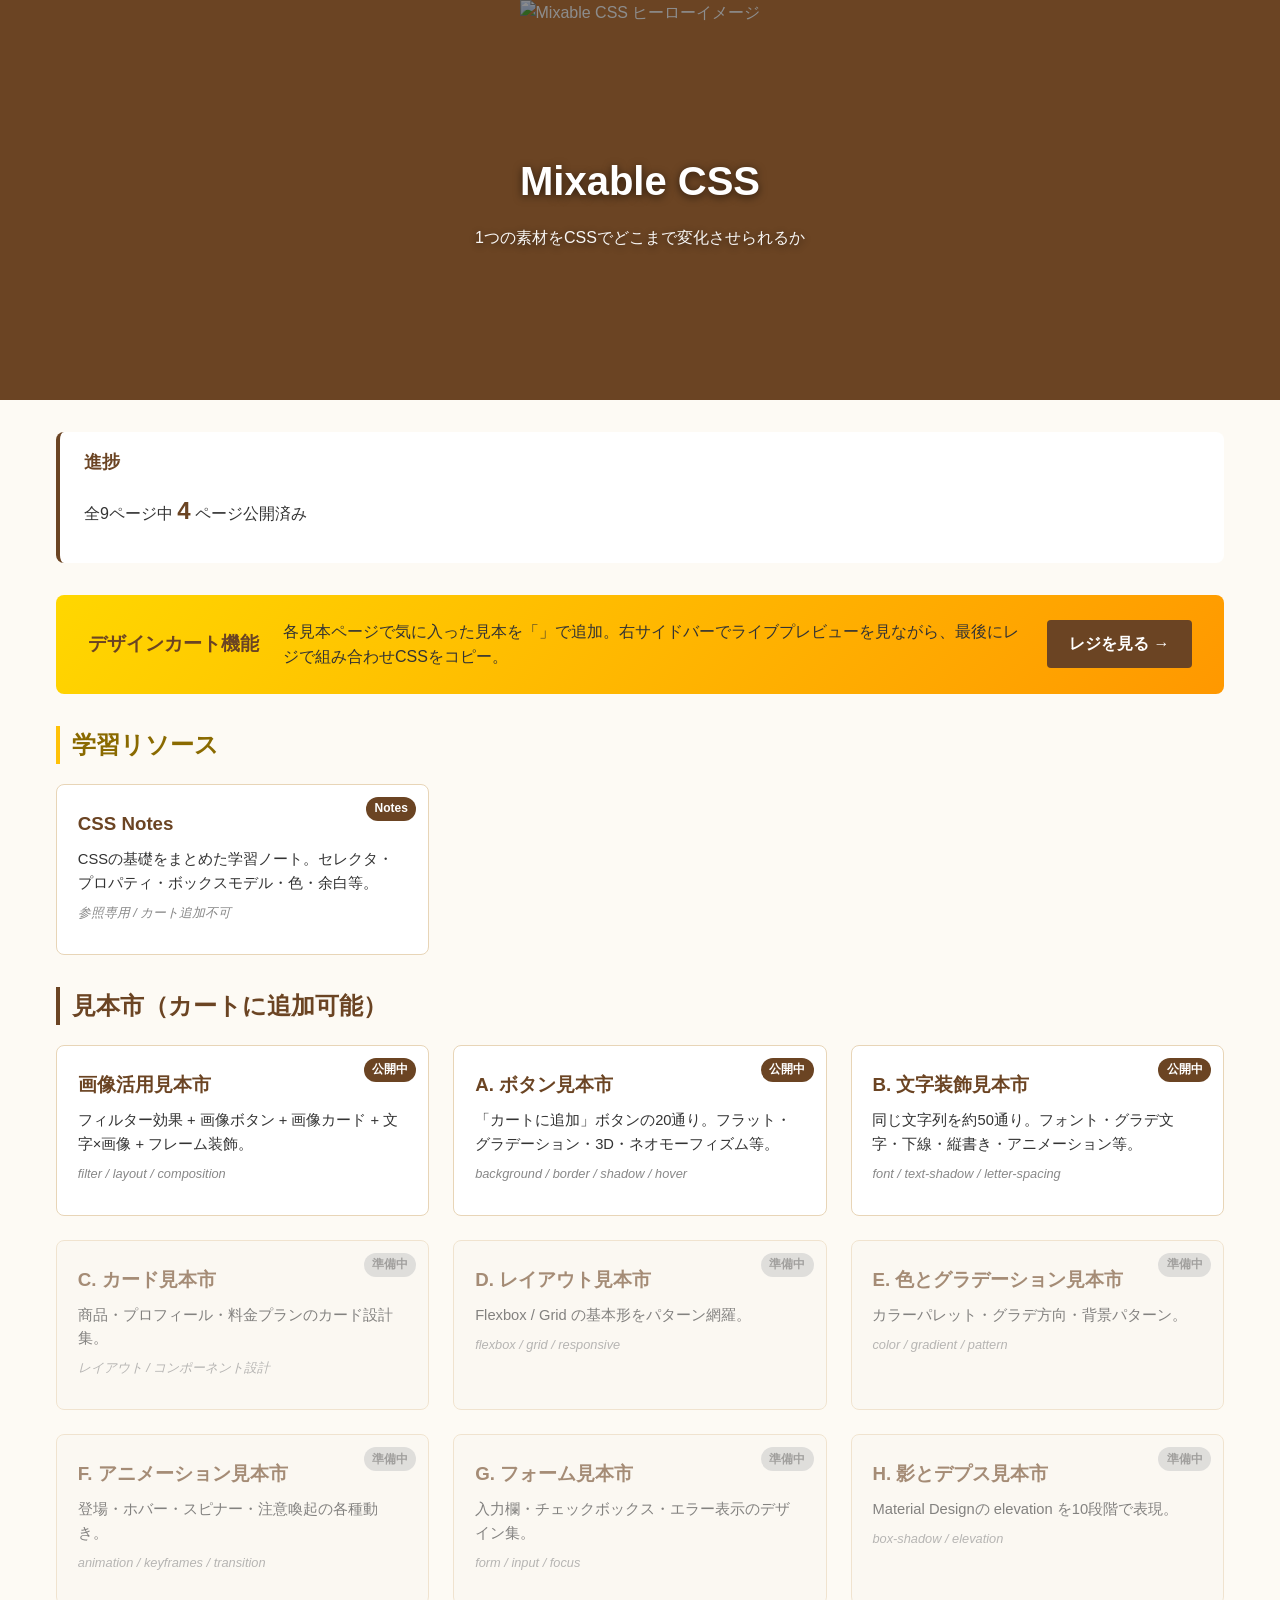
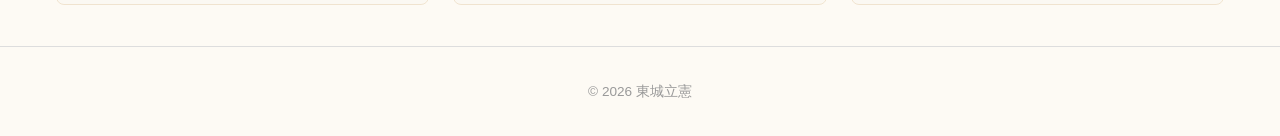
==== index.html @ cfbbdb7a "絵文字→Lucideアイコン置換 + トップナビを黒背景で視認性改善" ====
<!DOCTYPE html>
<html lang="ja">
<head>
    <meta charset="UTF-8">
    <meta name="viewport" content="width=device-width, initial-scale=1.0">
        <!-- Favicon -->
    <link rel="icon" type="image/svg+xml" href="favicon.svg">

    <!-- SEO -->
    <meta name="description" content="CSSデザインパターンを約100種集めた見本市。気に入ったデザインを組み合わせてカスタムCSSを生成できるミキサー機能付き。">

    <!-- Open Graph -->
    <meta property="og:type" content="website">
    <meta property="og:url" content="https://css-showcase-tan.vercel.app/">
    <meta property="og:title" content="Mixable CSS">
    <meta property="og:description" content="CSSデザインパターンを約100種集めた見本市。気に入ったデザインを組み合わせてカスタムCSSを生成できるミキサー機能付き。">
    <meta property="og:image" content="https://css-showcase-tan.vercel.app/images/og-image.jpg">
    <meta property="og:site_name" content="Mixable CSS">
    <meta property="og:locale" content="ja_JP">

    <!-- Twitter Card -->
    <meta name="twitter:card" content="summary_large_image">
    <meta name="twitter:title" content="Mixable CSS">
    <meta name="twitter:description" content="CSSデザインパターンを約100種集めた見本市。気に入ったデザインを組み合わせてカスタムCSSを生成できるミキサー機能付き。">
    <meta name="twitter:image" content="https://css-showcase-tan.vercel.app/images/og-image.jpg">
    <title>Mixable CSS</title>
    <link rel="stylesheet" href="index.css">
    <script src="https://unpkg.com/lucide@latest"></script>
</head>
<body>

<header class="portal-header">
    <div class="hero-image-wrap">
        <img src="images/cafe-exterior.jpg" alt="Mixable CSS ヒーローイメージ" class="hero-image">
        <div class="hero-overlay">
            <h1>Mixable CSS</h1>
            <p>1つの素材をCSSでどこまで変化させられるか</p>
        </div>
    </div>
</header>

<main>

    <section class="status-board">
        <h2>進捗</h2>
        <p>全9ページ中 <strong class="progress-count">4</strong> ページ公開済み</p>
    </section>

    <section class="mixer-promo">
        <h2><i data-lucide="shopping-cart" class="icn"></i> デザインカート機能</h2>
        <p>各見本ページで気に入った見本を「<i data-lucide="plus" class="icn"></i>」で追加。右サイドバーでライブプレビューを見ながら、最後にレジで組み合わせCSSをコピー。</p>
        <a class="mixer-link-big" href="mixer.html">レジを見る →</a>
    </section>

    <section class="resource-section">
        <h2><i data-lucide="book-open" class="icn"></i> 学習リソース</h2>
        <div class="card-list">
            <a class="showcase-card done resource-card" href="sample_css_showcase.html">
                <span class="badge badge-note">Notes</span>
                <h3>CSS Notes</h3>
                <p>CSSの基礎をまとめた学習ノート。セレクタ・プロパティ・ボックスモデル・色・余白等。</p>
                <p class="tag">参照専用 / カート追加不可</p>
            </a>
        </div>
    </section>

    <section class="showcase-grid">
        <h2><i data-lucide="shopping-cart" class="icn"></i> 見本市（カートに追加可能）</h2>

        <div class="card-list">

            <!-- 画像活用見本市 -->
            <a class="showcase-card done" href="sample_image_effects.html">
                <span class="badge">公開中</span>
                <h3>画像活用見本市</h3>
                <p>フィルター効果 + 画像ボタン + 画像カード + 文字×画像 + フレーム装飾。</p>
                <p class="tag">filter / layout / composition</p>
            </a>

            <!-- A. ボタン見本市 -->
            <a class="showcase-card done" href="sample_button_showcase.html">
                <span class="badge">公開中</span>
                <h3>A. ボタン見本市</h3>
                <p>「カートに追加」ボタンの20通り。フラット・グラデーション・3D・ネオモーフィズム等。</p>
                <p class="tag">background / border / shadow / hover</p>
            </a>

            <!-- B. 文字装飾見本市 -->
            <a class="showcase-card done" href="sample_text_showcase.html">
                <span class="badge">公開中</span>
                <h3>B. 文字装飾見本市</h3>
                <p>同じ文字列を約50通り。フォント・グラデ文字・下線・縦書き・アニメーション等。</p>
                <p class="tag">font / text-shadow / letter-spacing</p>
            </a>

            <!-- C. カード見本市 -->
            <div class="showcase-card todo">
                <span class="badge badge-todo">準備中</span>
                <h3>C. カード見本市</h3>
                <p>商品・プロフィール・料金プランのカード設計集。</p>
                <p class="tag">レイアウト / コンポーネント設計</p>
            </div>

            <!-- D. レイアウト見本市 -->
            <div class="showcase-card todo">
                <span class="badge badge-todo">準備中</span>
                <h3>D. レイアウト見本市</h3>
                <p>Flexbox / Grid の基本形をパターン網羅。</p>
                <p class="tag">flexbox / grid / responsive</p>
            </div>

            <!-- E. 色とグラデーション -->
            <div class="showcase-card todo">
                <span class="badge badge-todo">準備中</span>
                <h3>E. 色とグラデーション見本市</h3>
                <p>カラーパレット・グラデ方向・背景パターン。</p>
                <p class="tag">color / gradient / pattern</p>
            </div>

            <!-- F. アニメーション -->
            <div class="showcase-card todo">
                <span class="badge badge-todo">準備中</span>
                <h3>F. アニメーション見本市</h3>
                <p>登場・ホバー・スピナー・注意喚起の各種動き。</p>
                <p class="tag">animation / keyframes / transition</p>
            </div>

            <!-- G. フォーム -->
            <div class="showcase-card todo">
                <span class="badge badge-todo">準備中</span>
                <h3>G. フォーム見本市</h3>
                <p>入力欄・チェックボックス・エラー表示のデザイン集。</p>
                <p class="tag">form / input / focus</p>
            </div>

            <!-- H. 影とデプス -->
            <div class="showcase-card todo">
                <span class="badge badge-todo">準備中</span>
                <h3>H. 影とデプス見本市</h3>
                <p>Material Designの elevation を10段階で表現。</p>
                <p class="tag">box-shadow / elevation</p>
            </div>

        </div>
    </section>

</main>

<footer class="portal-footer">
    <p>&copy; 2026 東城立憲</p>
</footer>

</body>
</html>
---- index.css ----
/* ==========================================
   Mixable CSS ポータルページ
   ========================================== */

* {
    box-sizing: border-box;
}

body {
    font-family: sans-serif;
    margin: 0;
    padding: 0;
    background-color: #fdfaf4;
    color: #333;
    line-height: 1.6;
}

.portal-header {
    background: #6b4423;
    color: white;
    text-align: center;
    overflow: hidden;
}

.hero-image-wrap {
    position: relative;
    width: 100%;
    height: clamp(240px, 40vw, 400px);
    overflow: hidden;
}

.hero-image {
    width: 100%;
    height: 100%;
    object-fit: cover;
    filter: brightness(0.55);
    transition: filter 0.5s;
}
.hero-image-wrap:hover .hero-image {
    filter: brightness(0.75);
}

.hero-overlay {
    position: absolute;
    top: 0;
    left: 0;
    right: 0;
    bottom: 0;
    display: flex;
    flex-direction: column;
    align-items: center;
    justify-content: center;
    padding: 1em;
    text-shadow: 0 2px 8px rgba(0, 0, 0, 0.6);
}

.portal-header h1 {
    margin: 0 0 0.3em;
    font-size: clamp(1.5rem, 4vw, 2.5rem);
    color: white;
}

.portal-header p {
    margin: 0;
    opacity: 0.95;
    color: white;
}

main {
    max-width: 1200px;
    margin: 2em auto;
    padding: 0 1em;
}

/* ----- ミキサーPromo ----- */
.mixer-promo {
    background: linear-gradient(135deg, #ffd700, #ff9800);
    color: #333;
    padding: 1.5em 2em;
    border-radius: 8px;
    margin-bottom: 2em;
    display: flex;
    align-items: center;
    gap: 1.5em;
    flex-wrap: wrap;
}
.mixer-promo h2 {
    margin: 0;
    color: #6b4423;
    font-size: 1.2rem;
}
.mixer-promo p {
    margin: 0;
    flex: 1;
    min-width: 200px;
}
.mixer-link-big {
    background: #6b4423;
    color: white;
    padding: 0.7em 1.4em;
    border-radius: 4px;
    text-decoration: none;
    font-weight: bold;
    white-space: nowrap;
    transition: transform 0.2s;
}
.mixer-link-big:hover {
    transform: translateY(-2px);
}

/* ----- 進捗ボード ----- */
.status-board {
    background-color: white;
    padding: 1em 1.5em;
    border-radius: 8px;
    border-left: 4px solid #6b4423;
    margin-bottom: 2em;
}

.status-board h2 {
    margin: 0 0 0.3em;
    color: #6b4423;
    font-size: 1.1rem;
}

.progress-count {
    color: #6b4423;
    font-size: 1.5rem;
}

/* ----- 学習リソースセクション ----- */
.resource-section {
    margin-bottom: 2em;
}
.resource-section h2 {
    color: #8a6a00;
    border-left: 4px solid #ffc107;
    padding-left: 0.5em;
}
.resource-card {
    border-color: #ffc107;
    background: #fffbf0;
}
.badge-note {
    background: #ffc107;
    color: #5a4800;
}

/* ----- カード一覧 ----- */
.showcase-grid h2 {
    color: #6b4423;
    border-left: 4px solid #6b4423;
    padding-left: 0.5em;
}

.card-list {
    display: grid;
    grid-template-columns: repeat(auto-fill, minmax(280px, 1fr));
    gap: 1.5em;
}

.showcase-card {
    display: block;
    position: relative;
    background-color: white;
    padding: 1.5em 1.3em;
    border-radius: 8px;
    text-decoration: none;
    color: inherit;
    border: 1px solid #e8d5b7;
    transition: transform 0.2s, box-shadow 0.2s;
}

.showcase-card.done {
    cursor: pointer;
}

.showcase-card.done:hover {
    transform: translateY(-4px);
    box-shadow: 0 8px 20px rgba(107, 68, 35, 0.2);
}

.showcase-card.todo {
    opacity: 0.6;
    background-color: #faf7f2;
}

.showcase-card h3 {
    margin: 0 0 0.5em;
    color: #6b4423;
    padding-right: 4em;     /* バッジと重ならないように */
}

.showcase-card p {
    margin: 0 0 0.5em;
    font-size: 0.92rem;
}

.showcase-card .tag {
    font-size: 0.8rem;
    color: #888;
    font-style: italic;
    margin-top: 0.5em;
}

/* バッジ */
.badge {
    position: absolute;
    top: 1em;
    right: 1em;
    background-color: #6b4423;
    color: white;
    padding: 0.2em 0.7em;
    border-radius: 12px;
    font-size: 0.75rem;
    font-weight: bold;
}

.badge-todo {
    background-color: #ccc;
    color: #666;
}

/* ----- フッター ----- */
.portal-footer {
    text-align: center;
    margin-top: 3em;
    padding: 1.5em;
    color: #999;
    font-size: 0.85rem;
    border-top: 1px solid #ddd;
}
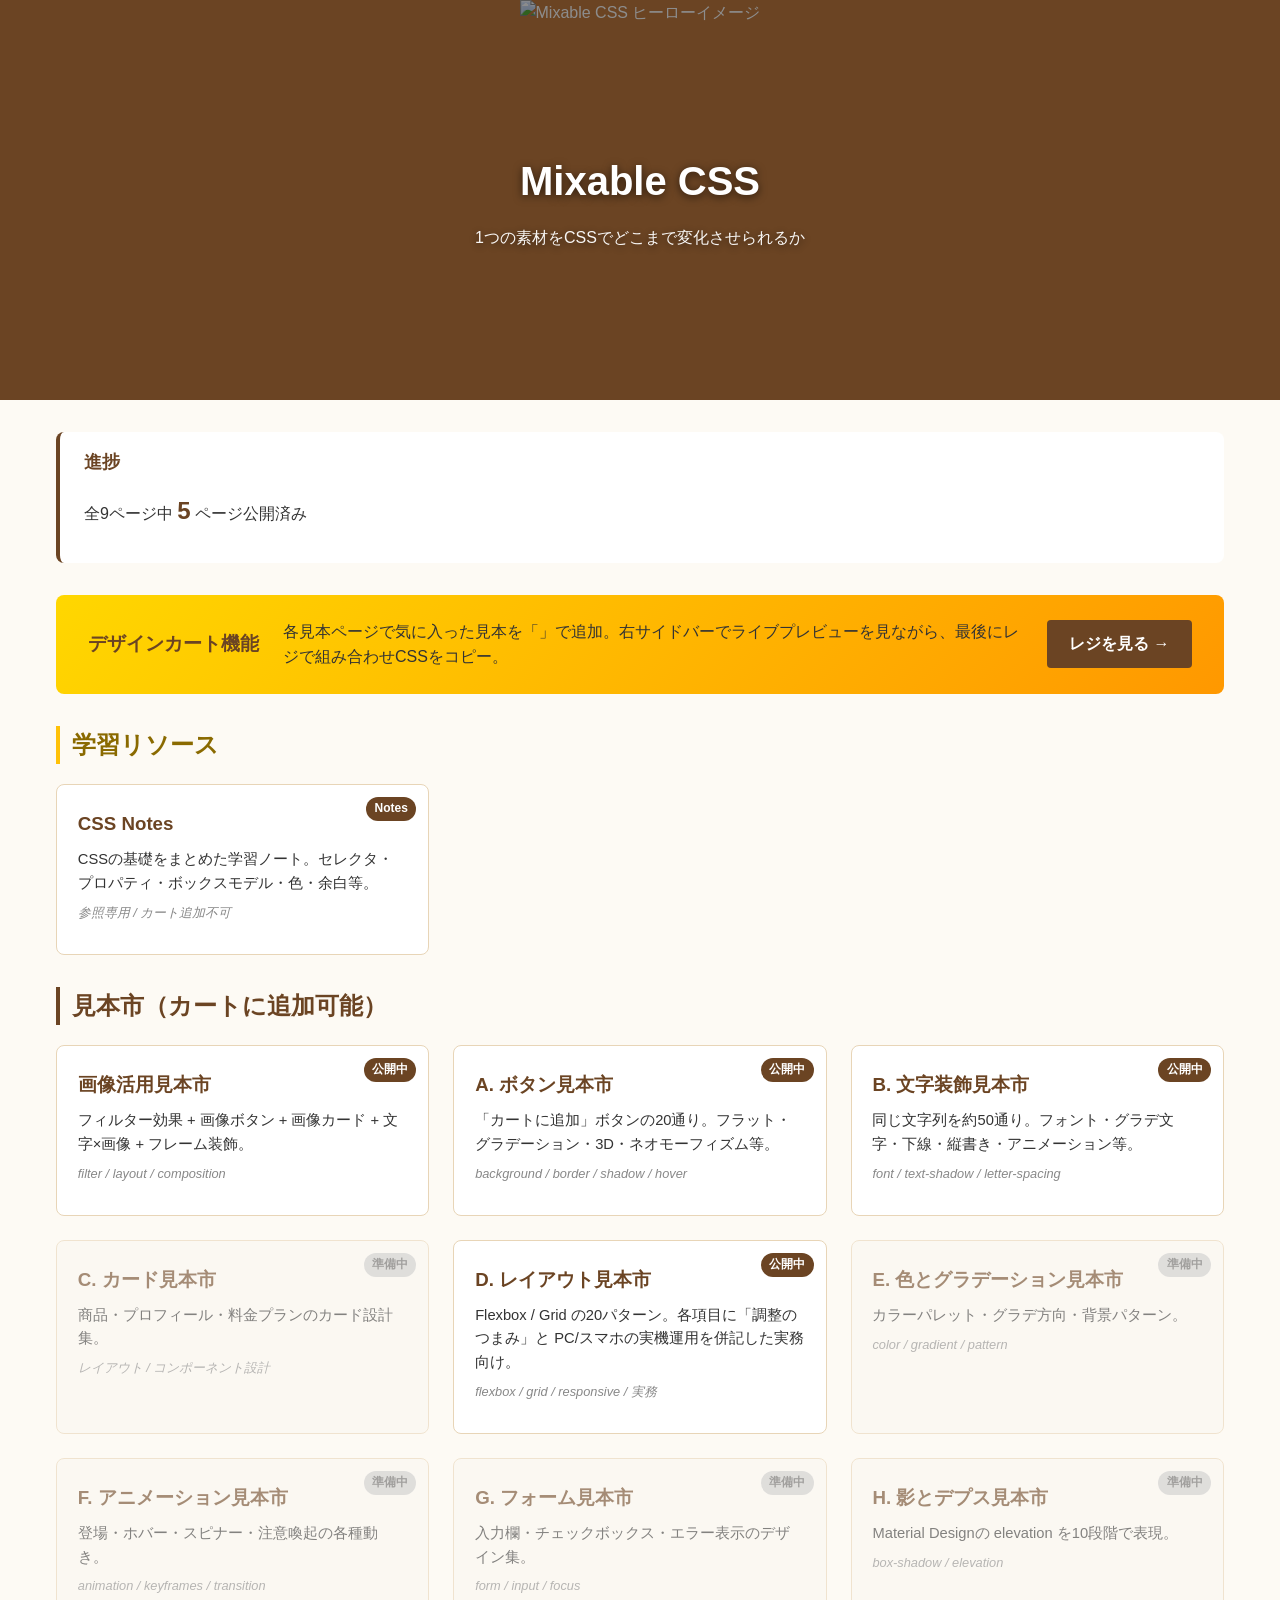
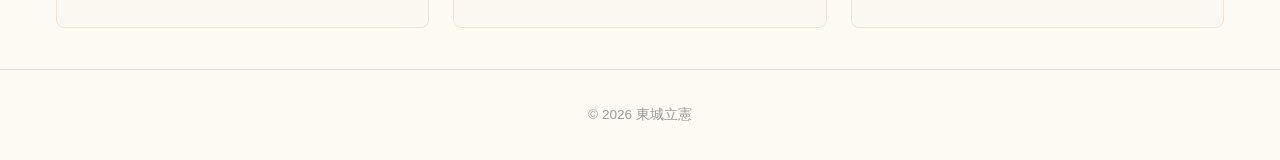
==== commit 5d4118ae: "D. レイアウト見本市追加 + スライダー式つまみでライブプレビュー - D. レイアウト見本市（Flexbox/Grid 20種）を新規追加   - 各項目に「つまみ」「実機運用」メモを併記した実務" ====
--- a/index.html
+++ b/index.html
@@ -43,7 +43,7 @@
 
     <section class="status-board">
         <h2>進捗</h2>
-        <p>全9ページ中 <strong class="progress-count">4</strong> ページ公開済み</p>
+        <p>全9ページ中 <strong class="progress-count">5</strong> ページ公開済み</p>
     </section>
 
     <section class="mixer-promo">
@@ -102,12 +102,12 @@
             </div>
 
             <!-- D. レイアウト見本市 -->
-            <div class="showcase-card todo">
-                <span class="badge badge-todo">準備中</span>
+            <a class="showcase-card done" href="sample_layout_showcase.html">
+                <span class="badge">公開中</span>
                 <h3>D. レイアウト見本市</h3>
-                <p>Flexbox / Grid の基本形をパターン網羅。</p>
-                <p class="tag">flexbox / grid / responsive</p>
-            </div>
+                <p>Flexbox / Grid の20パターン。各項目に「調整のつまみ」と PC/スマホの実機運用を併記した実務向け。</p>
+                <p class="tag">flexbox / grid / responsive / 実務</p>
+            </a>
 
             <!-- E. 色とグラデーション -->
             <div class="showcase-card todo">
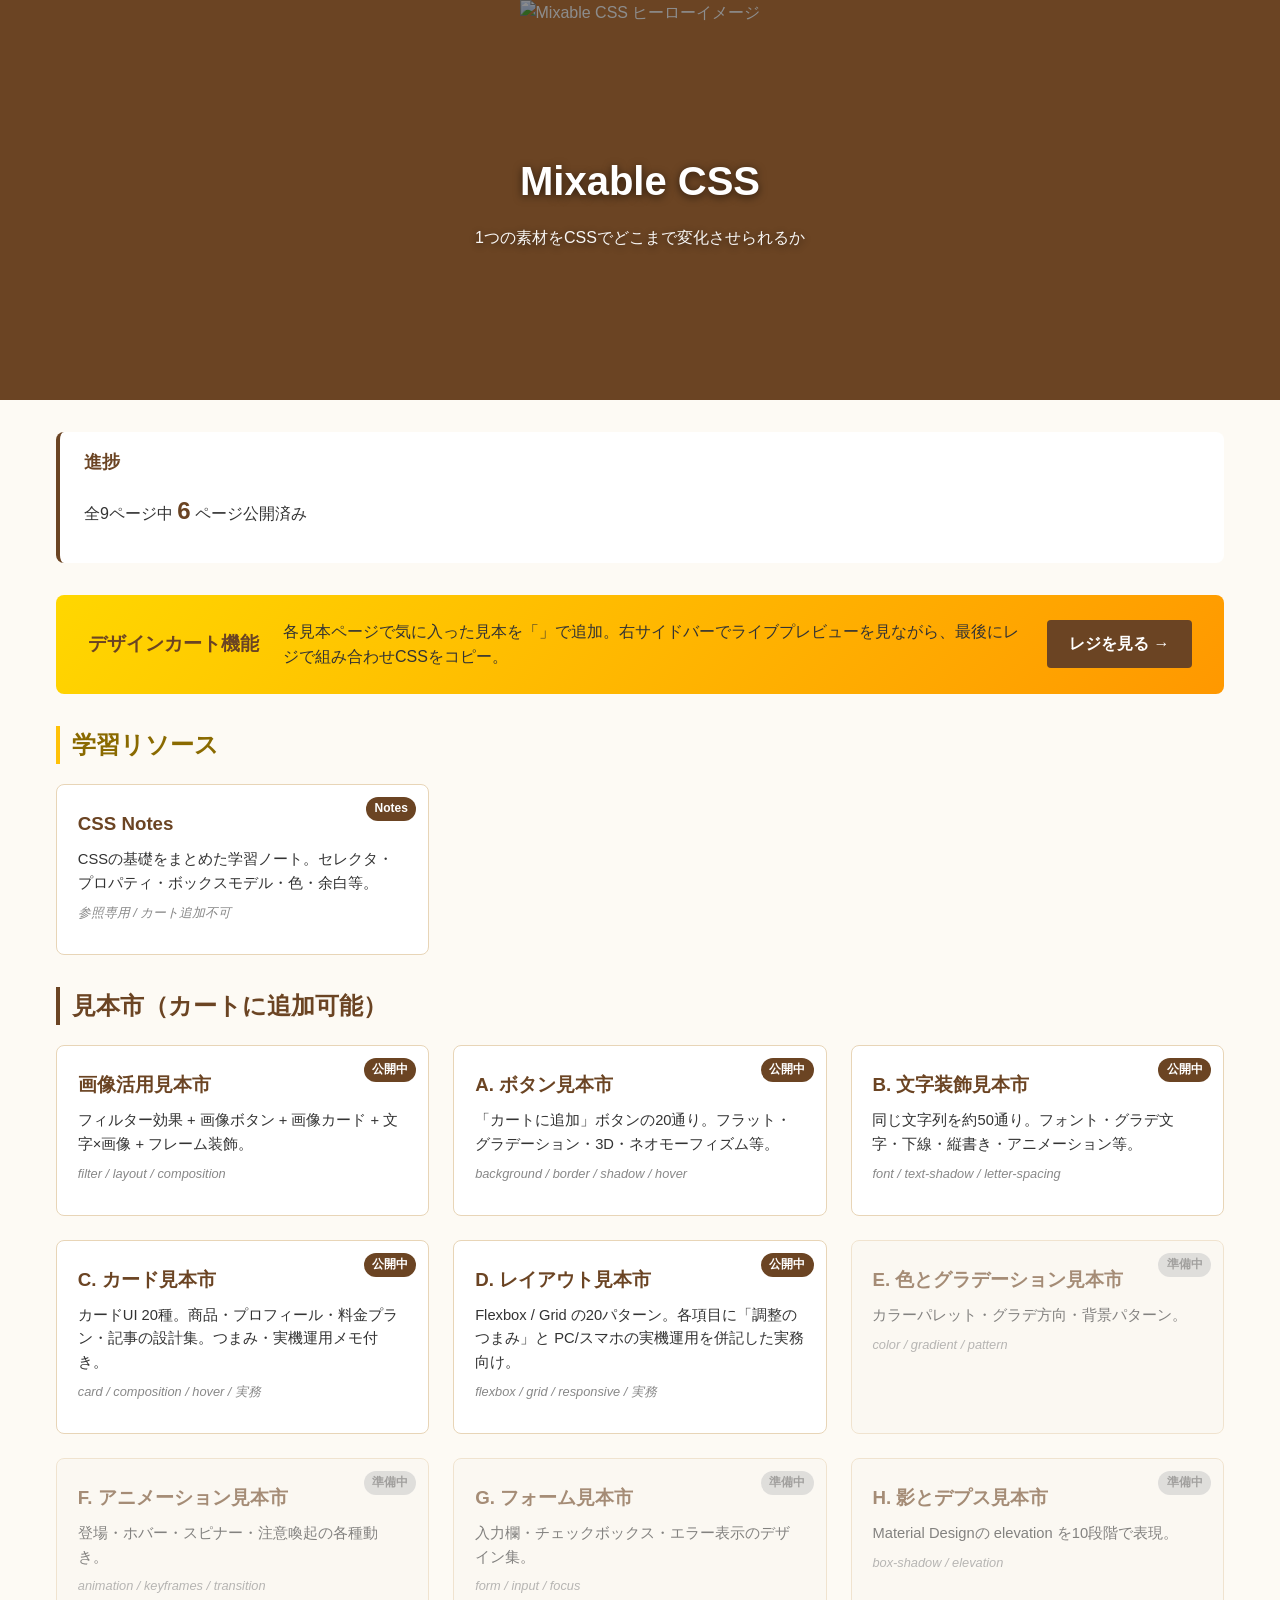
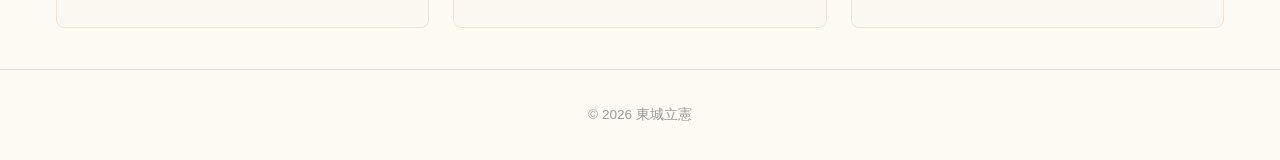
==== commit 90e317c1: "C. カード見本市追加: 20パターン + つまみ6項目 - カードUI 20種（骨格/画像配置/情報階層/実用例/ホバー動作） - 実用例: 商品/プロフィール/料金プラン/記事カード - つまみ:" ====
--- a/index.html
+++ b/index.html
@@ -43,7 +43,7 @@
 
     <section class="status-board">
         <h2>進捗</h2>
-        <p>全9ページ中 <strong class="progress-count">5</strong> ページ公開済み</p>
+        <p>全9ページ中 <strong class="progress-count">6</strong> ページ公開済み</p>
     </section>
 
     <section class="mixer-promo">
@@ -94,12 +94,12 @@
             </a>
 
             <!-- C. カード見本市 -->
-            <div class="showcase-card todo">
-                <span class="badge badge-todo">準備中</span>
+            <a class="showcase-card done" href="sample_card_showcase.html">
+                <span class="badge">公開中</span>
                 <h3>C. カード見本市</h3>
-                <p>商品・プロフィール・料金プランのカード設計集。</p>
-                <p class="tag">レイアウト / コンポーネント設計</p>
-            </div>
+                <p>カードUI 20種。商品・プロフィール・料金プラン・記事の設計集。つまみ・実機運用メモ付き。</p>
+                <p class="tag">card / composition / hover / 実務</p>
+            </a>
 
             <!-- D. レイアウト見本市 -->
             <a class="showcase-card done" href="sample_layout_showcase.html">
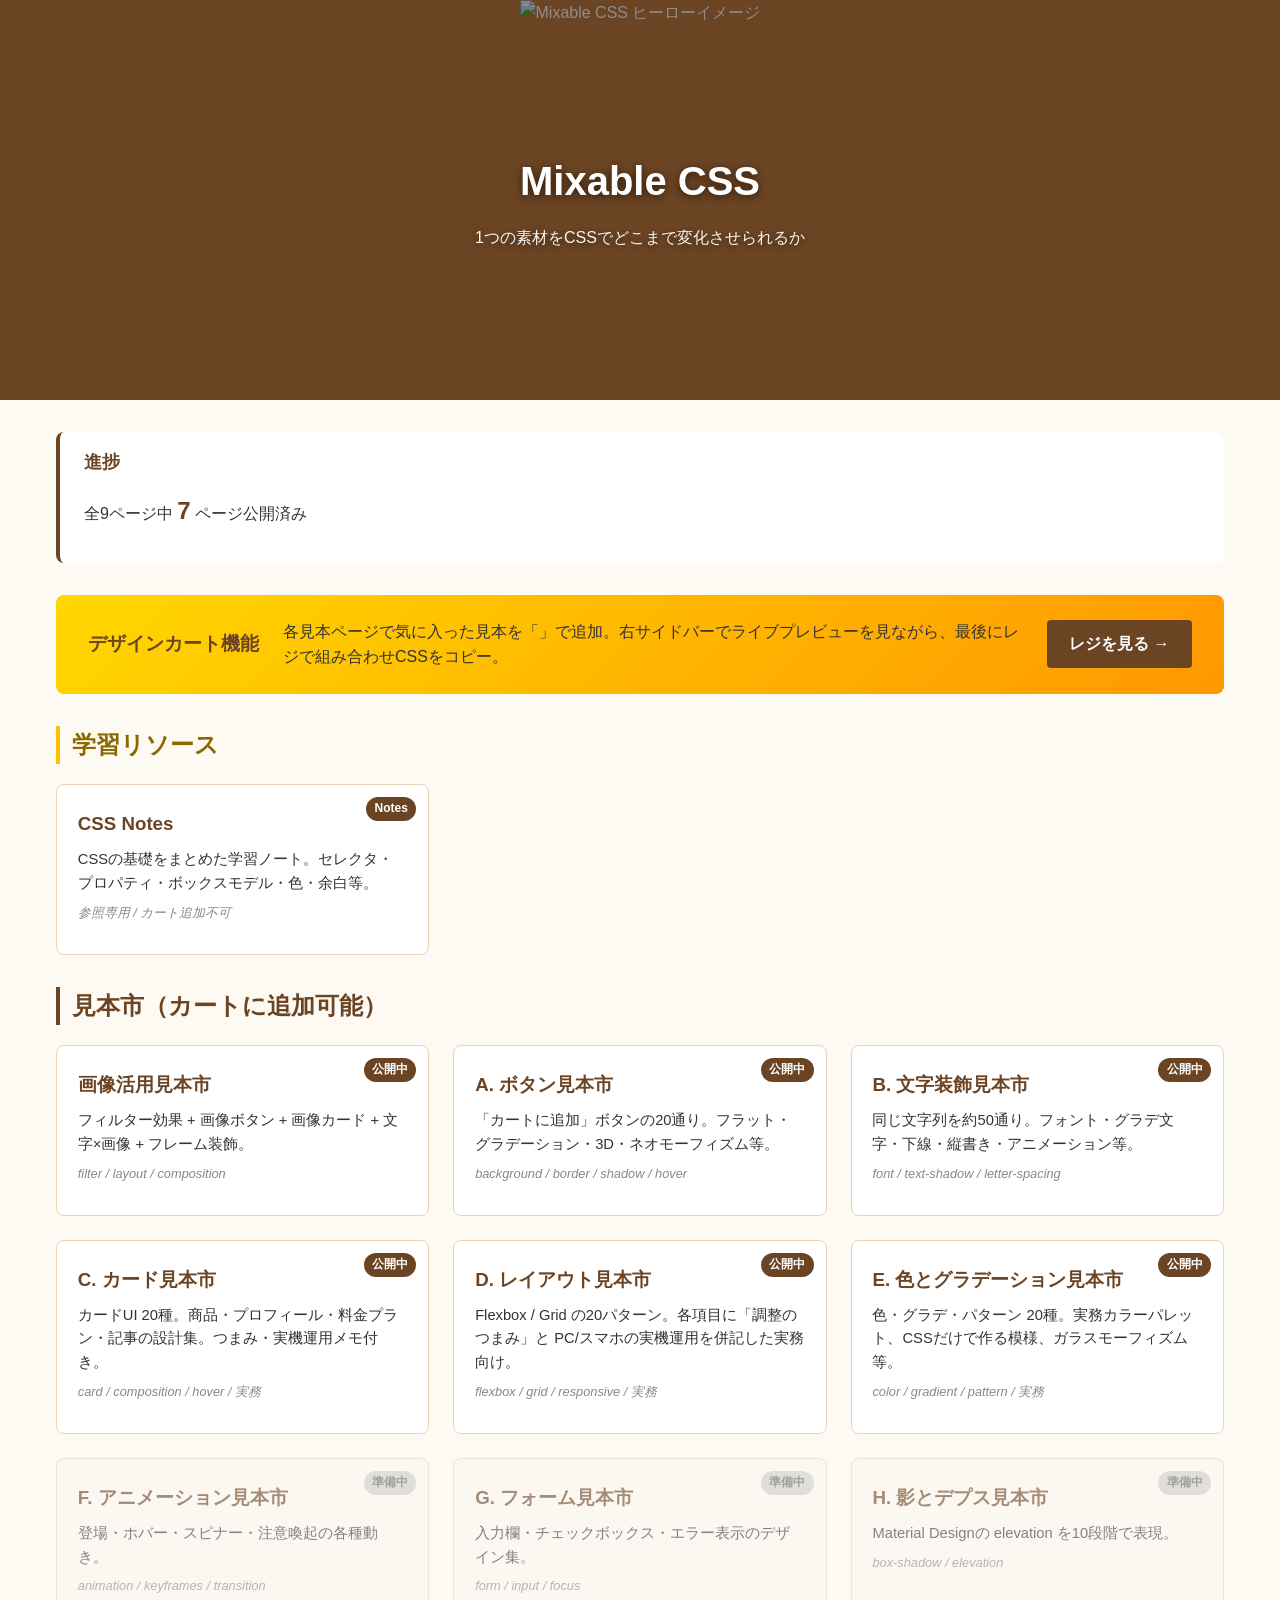
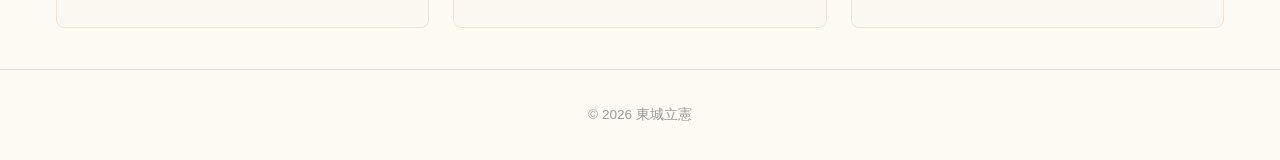
==== commit 9fd5d375: "E. 色とグラデーション見本市追加: 20種 + つまみ8項目 - 色とグラデーション・パターン 20種（パレット/線形グラデ/特殊グラデ/パターン/応用） - 実務パレット: ブランド階調、セマンテ" ====
--- a/index.html
+++ b/index.html
@@ -43,7 +43,7 @@
 
     <section class="status-board">
         <h2>進捗</h2>
-        <p>全9ページ中 <strong class="progress-count">6</strong> ページ公開済み</p>
+        <p>全9ページ中 <strong class="progress-count">7</strong> ページ公開済み</p>
     </section>
 
     <section class="mixer-promo">
@@ -110,12 +110,12 @@
             </a>
 
             <!-- E. 色とグラデーション -->
-            <div class="showcase-card todo">
-                <span class="badge badge-todo">準備中</span>
+            <a class="showcase-card done" href="sample_color_showcase.html">
+                <span class="badge">公開中</span>
                 <h3>E. 色とグラデーション見本市</h3>
-                <p>カラーパレット・グラデ方向・背景パターン。</p>
-                <p class="tag">color / gradient / pattern</p>
-            </div>
+                <p>色・グラデ・パターン 20種。実務カラーパレット、CSSだけで作る模様、ガラスモーフィズム等。</p>
+                <p class="tag">color / gradient / pattern / 実務</p>
+            </a>
 
             <!-- F. アニメーション -->
             <div class="showcase-card todo">
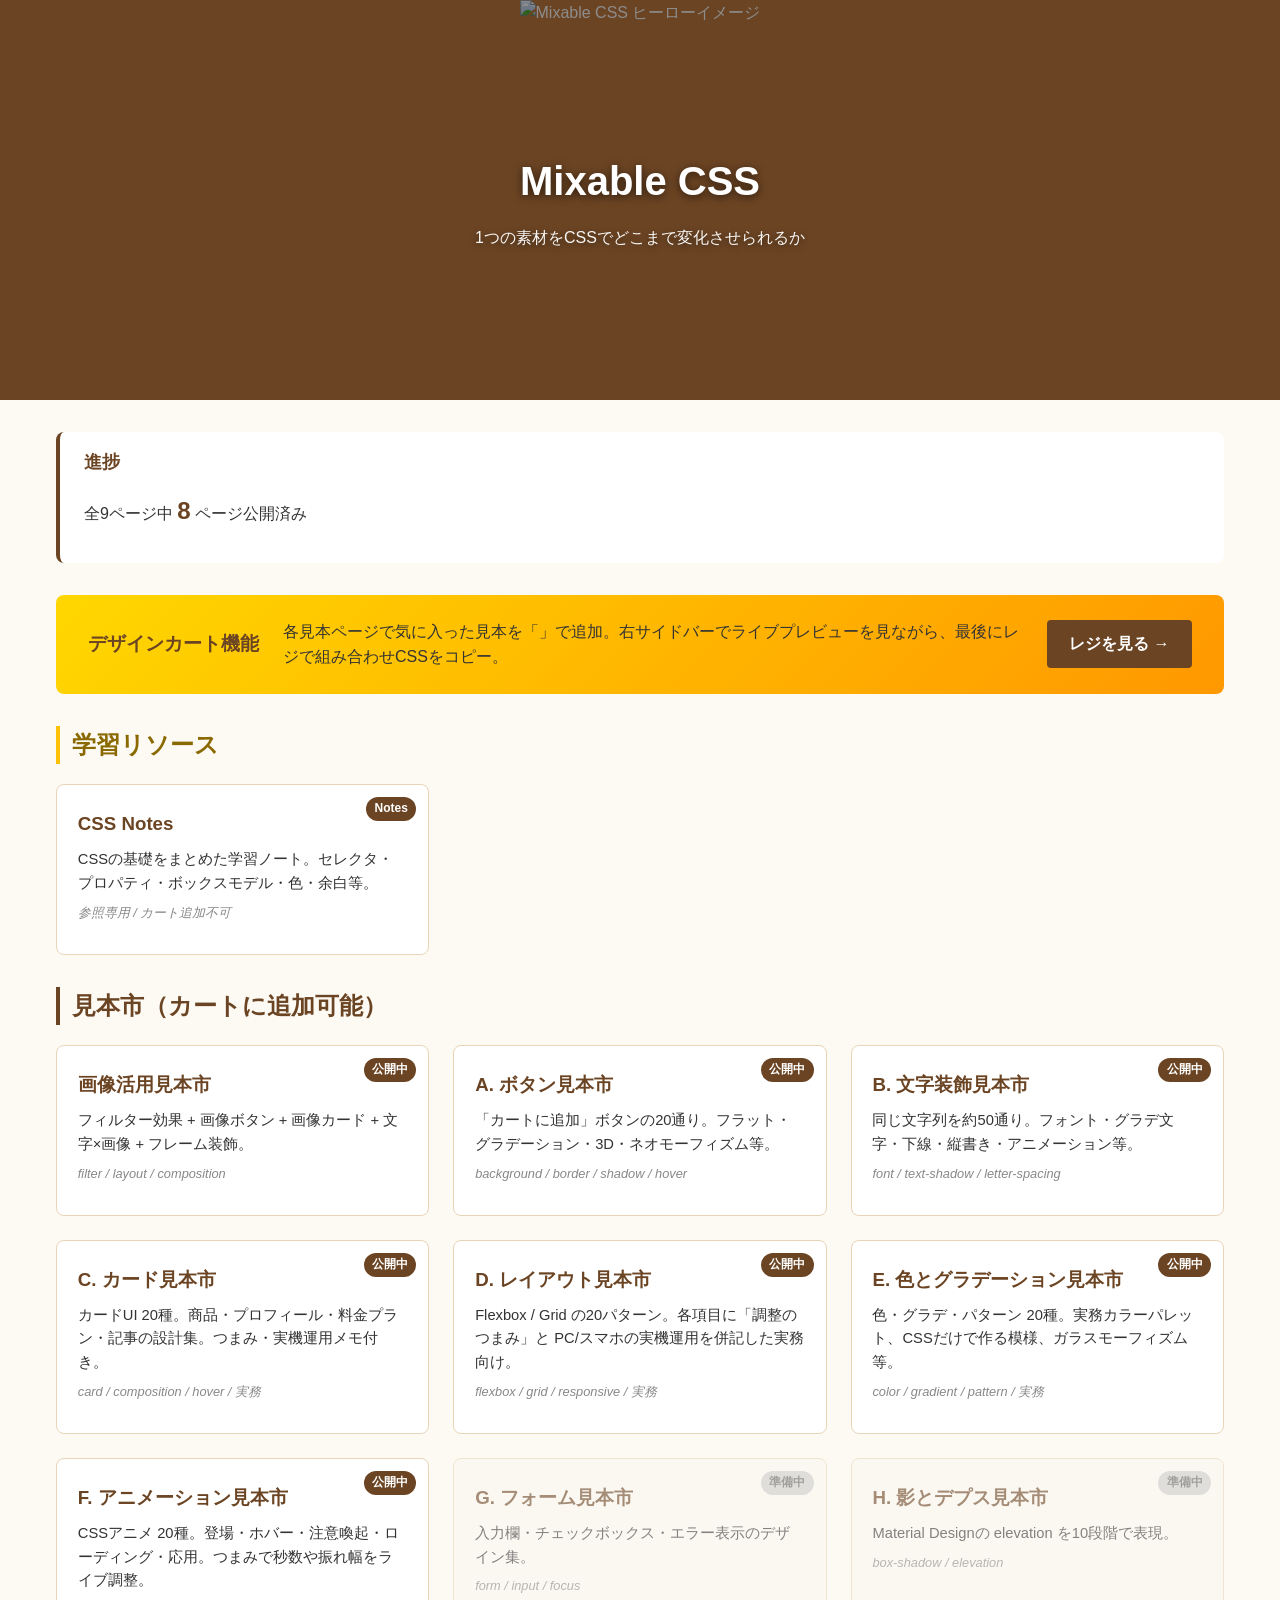
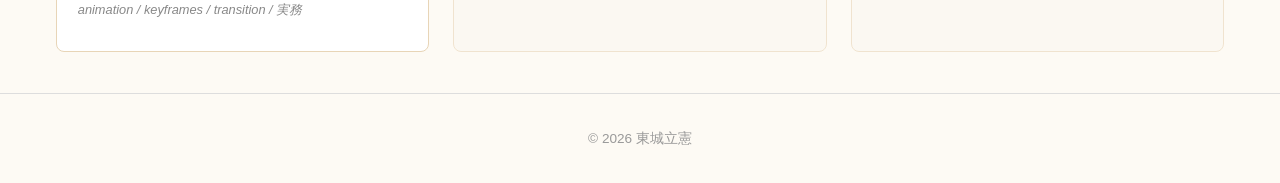
==== commit af6c3d4a: "F. アニメーション見本市追加: 20種 + つまみ8項目 - CSSアニメ 20種（登場/ホバー/注意喚起/ローディング/応用） - 登場4種は infinite alternate でデモ常時表示" ====
--- a/index.html
+++ b/index.html
@@ -43,7 +43,7 @@
 
     <section class="status-board">
         <h2>進捗</h2>
-        <p>全9ページ中 <strong class="progress-count">7</strong> ページ公開済み</p>
+        <p>全9ページ中 <strong class="progress-count">8</strong> ページ公開済み</p>
     </section>
 
     <section class="mixer-promo">
@@ -118,12 +118,12 @@
             </a>
 
             <!-- F. アニメーション -->
-            <div class="showcase-card todo">
-                <span class="badge badge-todo">準備中</span>
+            <a class="showcase-card done" href="sample_animation_showcase.html">
+                <span class="badge">公開中</span>
                 <h3>F. アニメーション見本市</h3>
-                <p>登場・ホバー・スピナー・注意喚起の各種動き。</p>
-                <p class="tag">animation / keyframes / transition</p>
-            </div>
+                <p>CSSアニメ 20種。登場・ホバー・注意喚起・ローディング・応用。つまみで秒数や振れ幅をライブ調整。</p>
+                <p class="tag">animation / keyframes / transition / 実務</p>
+            </a>
 
             <!-- G. フォーム -->
             <div class="showcase-card todo">
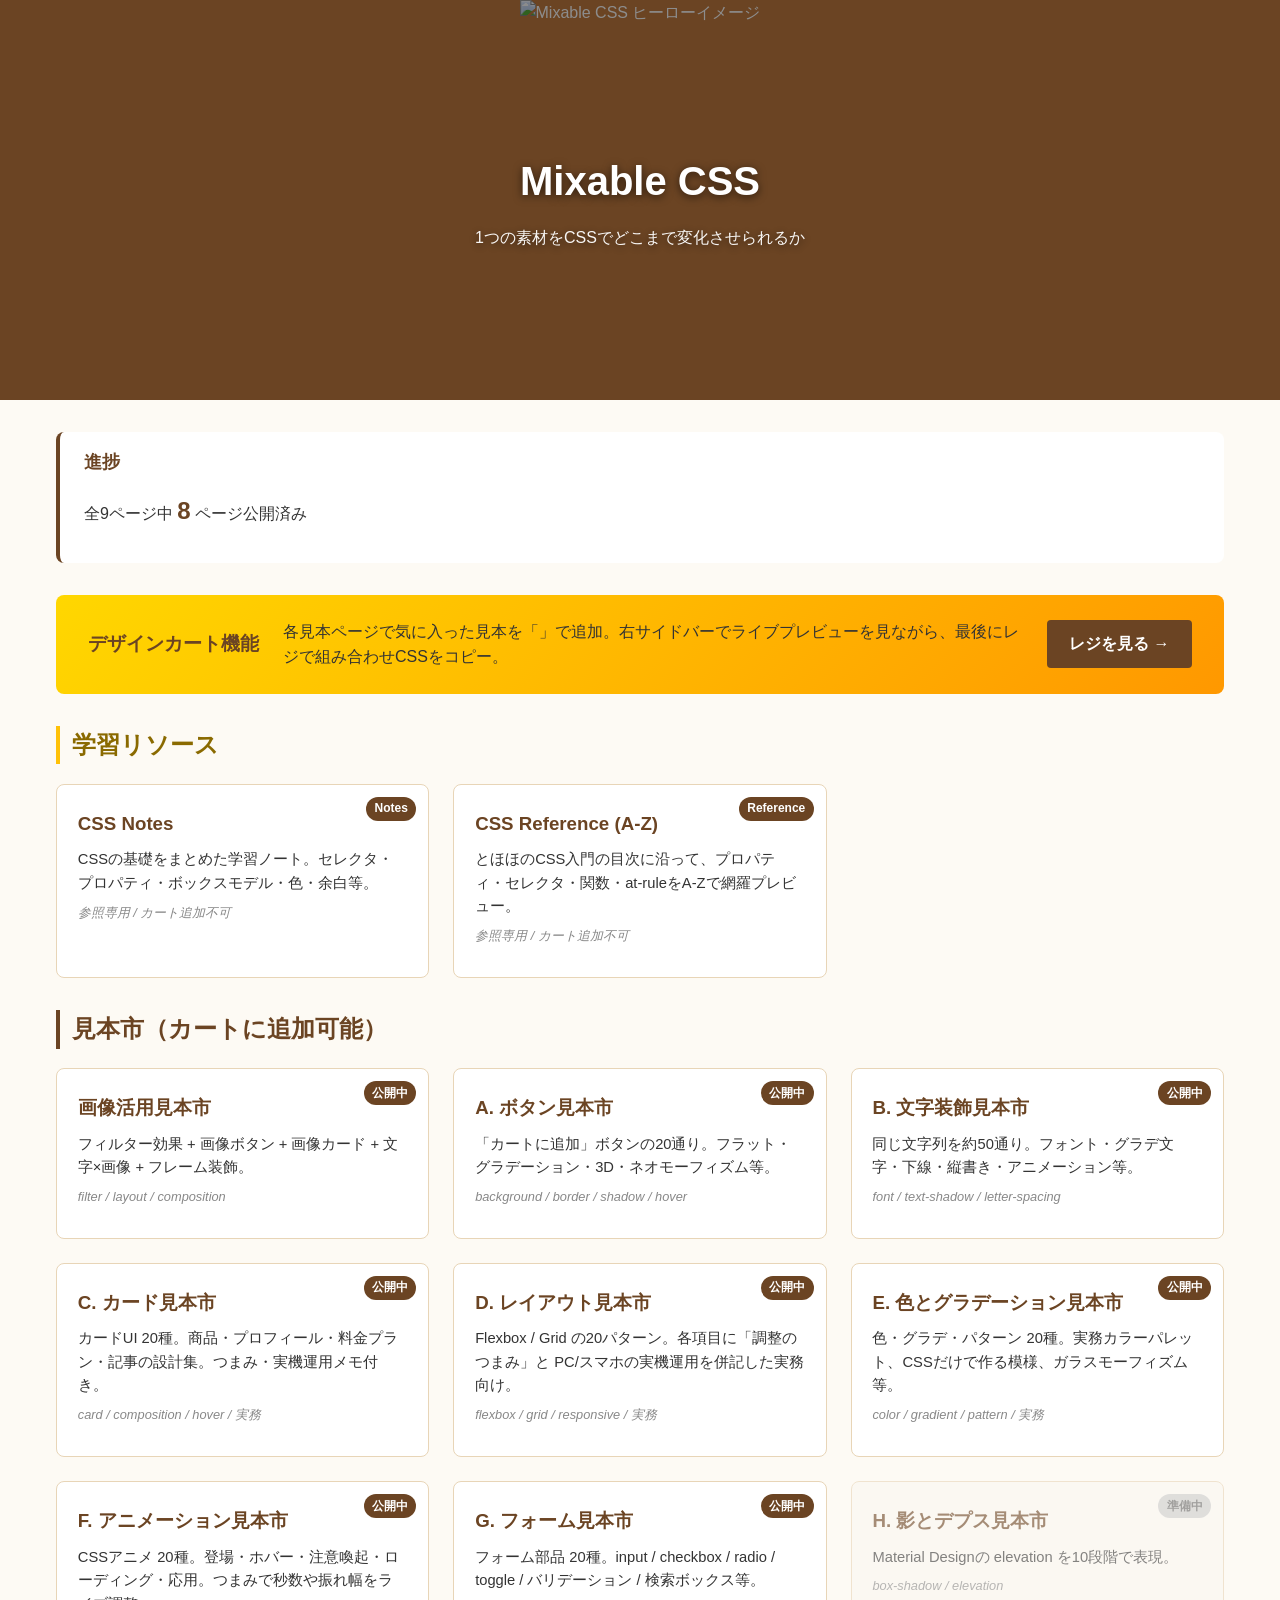
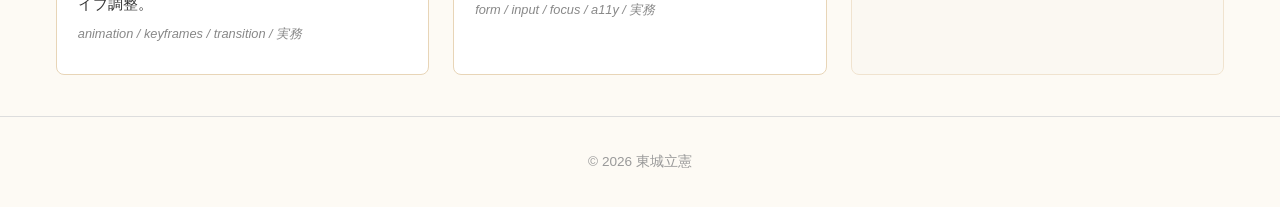
==== commit 72299cc3: "G. フォーム見本市追加: 20種 + つまみ2項目 - フォーム部品 20種（入力欄バリエ/フォーカス表現/チェック・ラジオ/バリデーション/実用例） - アクセシビリティ観点（:focus必須、4" ====
--- a/index.html
+++ b/index.html
@@ -59,6 +59,13 @@
                 <span class="badge badge-note">Notes</span>
                 <h3>CSS Notes</h3>
                 <p>CSSの基礎をまとめた学習ノート。セレクタ・プロパティ・ボックスモデル・色・余白等。</p>
+                <p class="tag">参照専用 / カート追加不可</p>
+            </a>
+
+            <a class="showcase-card done resource-card" href="sample_css_reference.html">
+                <span class="badge badge-note">Reference</span>
+                <h3>CSS Reference (A-Z)</h3>
+                <p>とほほのCSS入門の目次に沿って、プロパティ・セレクタ・関数・at-ruleをA-Zで網羅プレビュー。</p>
                 <p class="tag">参照専用 / カート追加不可</p>
             </a>
         </div>
@@ -126,12 +133,12 @@
             </a>
 
             <!-- G. フォーム -->
-            <div class="showcase-card todo">
-                <span class="badge badge-todo">準備中</span>
+            <a class="showcase-card done" href="sample_form_showcase.html">
+                <span class="badge">公開中</span>
                 <h3>G. フォーム見本市</h3>
-                <p>入力欄・チェックボックス・エラー表示のデザイン集。</p>
-                <p class="tag">form / input / focus</p>
-            </div>
+                <p>フォーム部品 20種。input / checkbox / radio / toggle / バリデーション / 検索ボックス等。</p>
+                <p class="tag">form / input / focus / a11y / 実務</p>
+            </a>
 
             <!-- H. 影とデプス -->
             <div class="showcase-card todo">
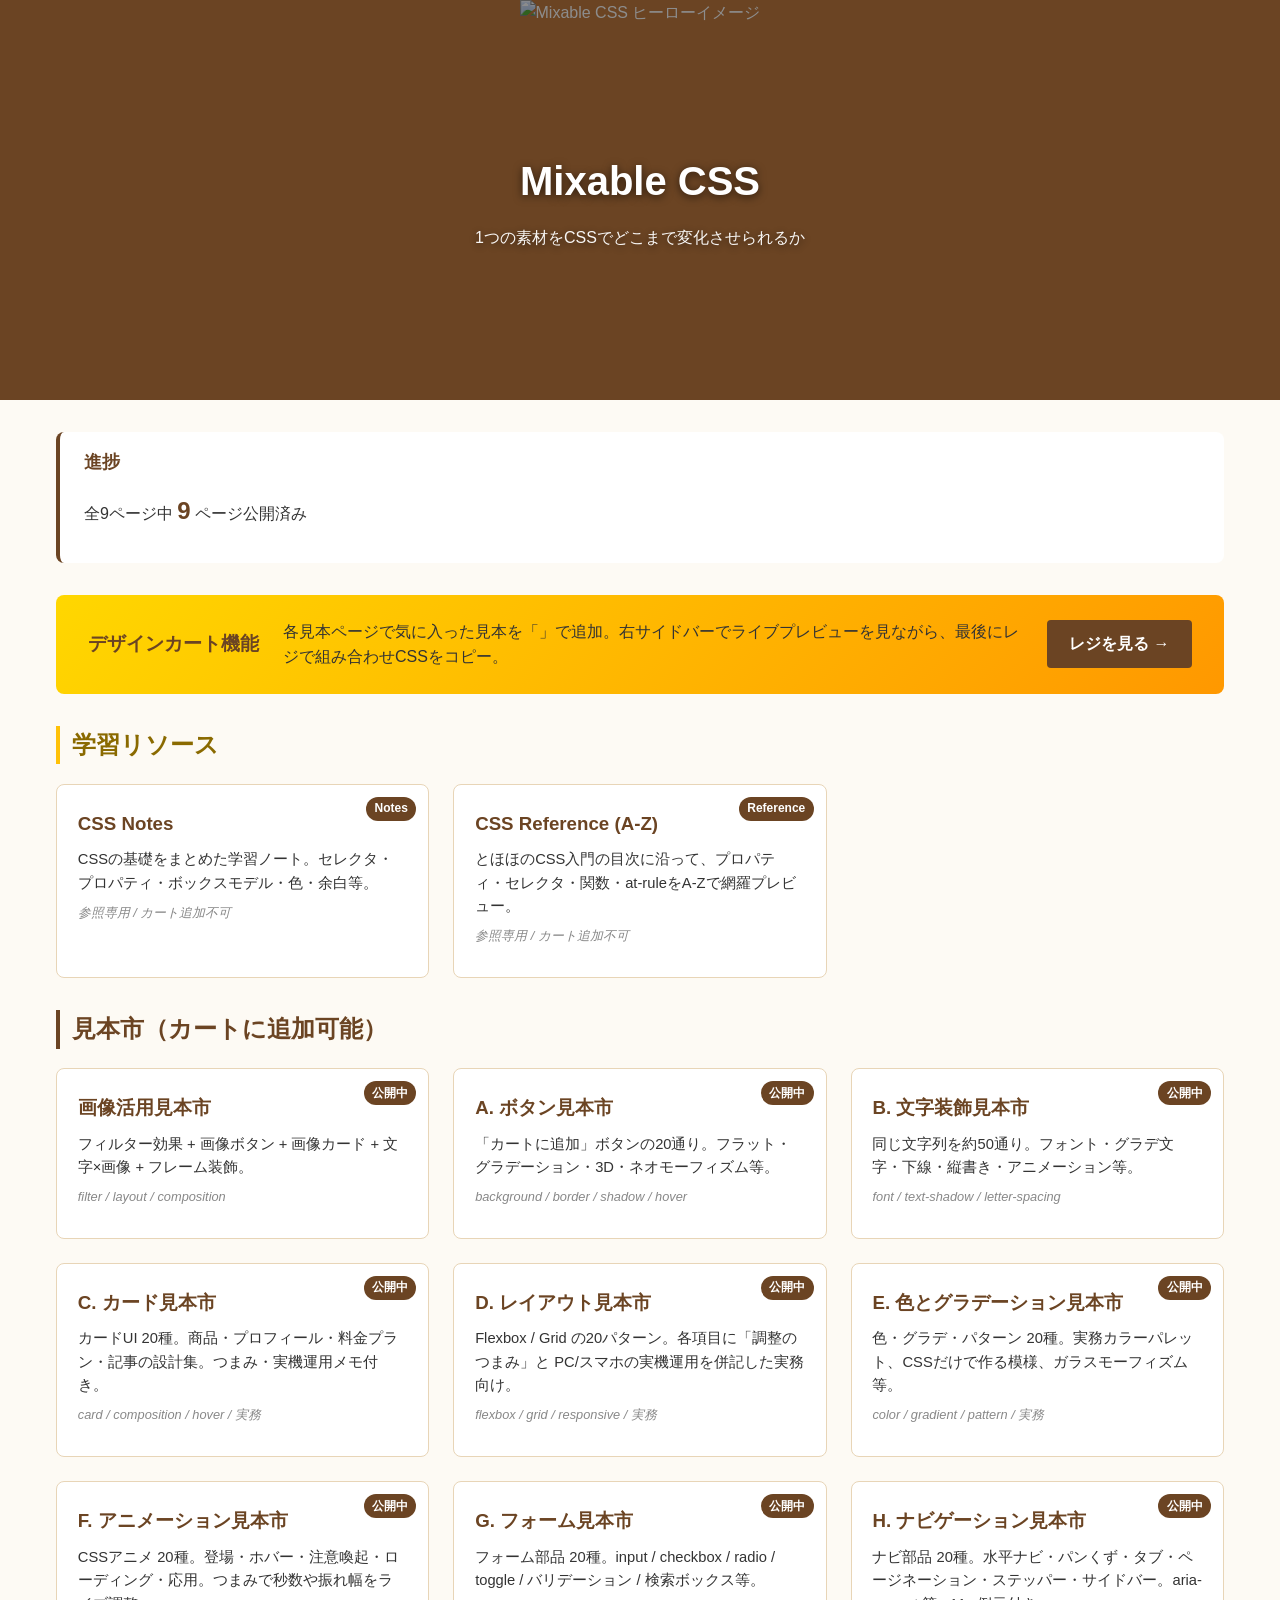
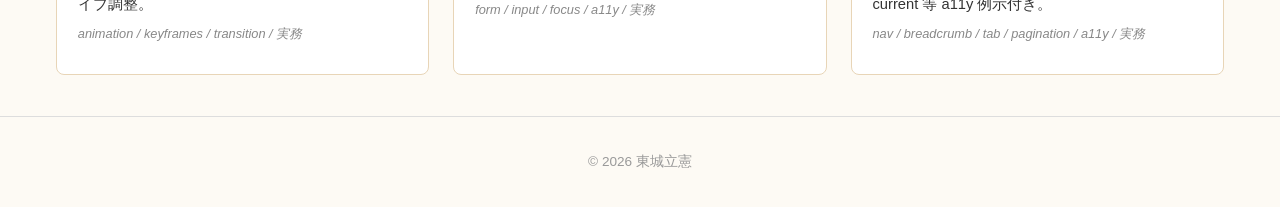
==== commit b3ce8b1b: "H カテゴリ統合: ナビゲーション見本市をポータル/トップナビ/mixer に反映 MECE 観点で H を「影とデプス(準備中)」から「ナビゲーション見本市」に変更。 box-shadow/elev" ====
--- a/index.html
+++ b/index.html
@@ -43,7 +43,7 @@
 
     <section class="status-board">
         <h2>進捗</h2>
-        <p>全9ページ中 <strong class="progress-count">8</strong> ページ公開済み</p>
+        <p>全9ページ中 <strong class="progress-count">9</strong> ページ公開済み</p>
     </section>
 
     <section class="mixer-promo">
@@ -140,13 +140,13 @@
                 <p class="tag">form / input / focus / a11y / 実務</p>
             </a>
 
-            <!-- H. 影とデプス -->
-            <div class="showcase-card todo">
-                <span class="badge badge-todo">準備中</span>
-                <h3>H. 影とデプス見本市</h3>
-                <p>Material Designの elevation を10段階で表現。</p>
-                <p class="tag">box-shadow / elevation</p>
-            </div>
+            <!-- H. ナビゲーション -->
+            <a class="showcase-card done" href="sample_nav_showcase.html">
+                <span class="badge">公開中</span>
+                <h3>H. ナビゲーション見本市</h3>
+                <p>ナビ部品 20種。水平ナビ・パンくず・タブ・ページネーション・ステッパー・サイドバー。aria-current 等 a11y 例示付き。</p>
+                <p class="tag">nav / breadcrumb / tab / pagination / a11y / 実務</p>
+            </a>
 
         </div>
     </section>
